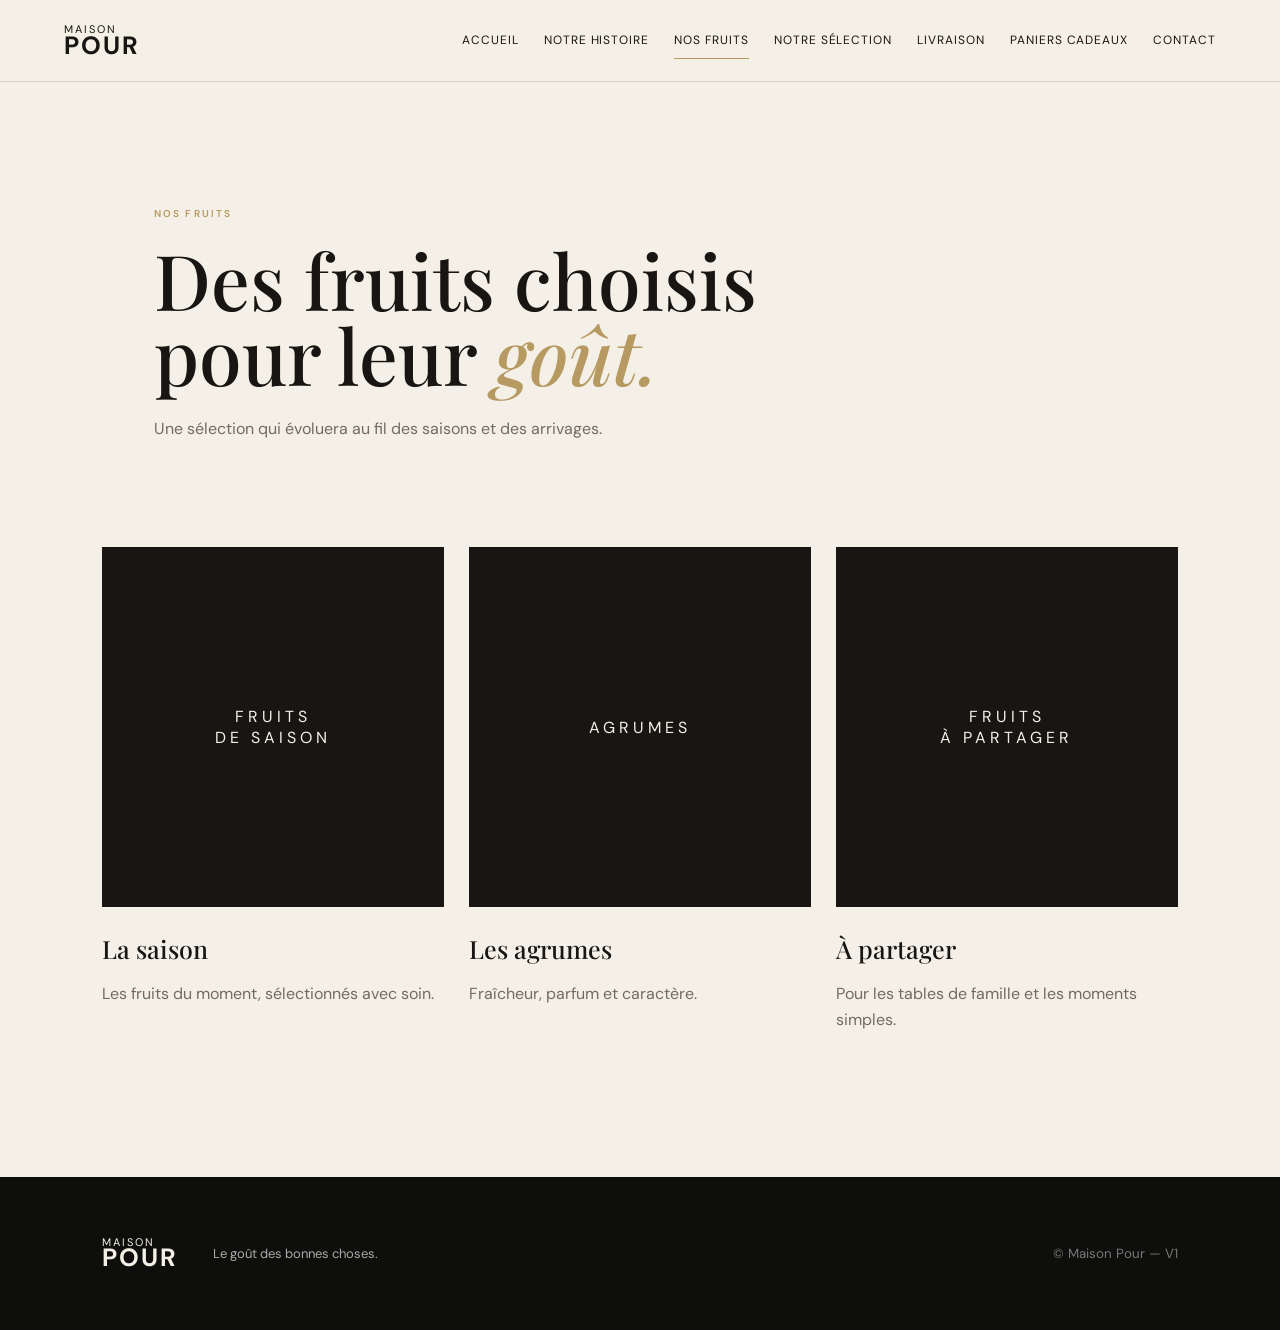
==== fruits.html @ afcbb670 "Add files via upload" ====
<!doctype html>
<html lang="fr"><head><meta charset="utf-8"><meta name="viewport" content="width=device-width,initial-scale=1">
<title>Nos fruits — Maison Pour</title><link rel="stylesheet" href="styles.css"></head>
<body>
<header class="site-header"><a class="brand" href="index.html"><span>MAISON</span><strong>POUR</strong></a><button class="menu-toggle">☰</button><nav>
<a href="index.html">Accueil</a><a href="histoire.html">Notre histoire</a><a href="fruits.html" class="active">Nos fruits</a><a href="selection.html">Notre sélection</a><a href="index.html#livraison">Livraison</a><a href="index.html#cadeaux">Paniers cadeaux</a><a href="#contact">Contact</a></nav></header>
<main><section class="page-head"><p class="eyebrow">NOS FRUITS</p><h1>Des fruits choisis pour leur <em>goût.</em></h1><p>Une sélection qui évoluera au fil des saisons et des arrivages.</p></section>
<section class="cards">
<article><div class="card-photo">FRUITS<br>DE SAISON</div><h3>La saison</h3><p>Les fruits du moment, sélectionnés avec soin.</p></article>
<article><div class="card-photo">AGRUMES</div><h3>Les agrumes</h3><p>Fraîcheur, parfum et caractère.</p></article>
<article><div class="card-photo">FRUITS<br>À PARTAGER</div><h3>À partager</h3><p>Pour les tables de famille et les moments simples.</p></article>
</section></main>
<footer id="contact"><div class="brand footer-brand"><span>MAISON</span><strong>POUR</strong></div><p>Le goût des bonnes choses.</p><small>© Maison Pour — V1</small></footer><script src="script.js"></script></body></html>
---- styles.css ----
@import url('https://fonts.googleapis.com/css2?family=DM+Sans:wght@400;500;600&family=Playfair+Display:ital,wght@0,500;0,600;1,500;1,600&display=swap');
:root{--black:#171612;--cream:#f5f0e7;--gold:#b69a62;--muted:#716b60;--line:#d9d0c0}
*{box-sizing:border-box}html{scroll-behavior:smooth}body{margin:0;background:var(--cream);color:var(--black);font-family:'DM Sans',sans-serif}a{color:inherit;text-decoration:none}.site-header{height:82px;padding:0 5vw;display:flex;align-items:center;justify-content:space-between;border-bottom:1px solid var(--line);background:rgba(245,240,231,.96);position:sticky;top:0;z-index:5}.brand{display:flex;flex-direction:column;line-height:.85;letter-spacing:.18em;font-size:11px}.brand strong{font-size:25px;letter-spacing:.08em}.site-header nav{display:flex;gap:25px;font-size:12px;text-transform:uppercase;letter-spacing:.08em}.site-header nav a{padding:10px 0;border-bottom:1px solid transparent}.site-header nav a:hover,.site-header nav .active{border-color:var(--gold)}.menu-toggle{display:none;background:none;border:0;font-size:22px}.hero{min-height:calc(100vh - 82px);display:grid;grid-template-columns:1fr 1fr;align-items:center;padding:7vw 9vw;gap:8vw}.eyebrow{font-size:10px;letter-spacing:.22em;font-weight:600;color:var(--gold);text-transform:uppercase}.hero h1,.page-head h1{font-family:'Playfair Display',serif;font-weight:500;font-size:clamp(48px,6vw,86px);line-height:.98;margin:22px 0}.hero h1 em,.page-head h1 em,h2 em{color:var(--gold);font-weight:500}.hero-copy>p:not(.eyebrow){max-width:510px;color:var(--muted);line-height:1.8}.actions{display:flex;align-items:center;gap:25px;margin-top:35px}.button{display:inline-block;background:var(--black);color:var(--cream);padding:15px 23px;text-transform:uppercase;letter-spacing:.12em;font-size:10px}.button:hover{background:var(--gold)}.text-link{font-size:11px;text-transform:uppercase;letter-spacing:.1em}.hero-card,.feature-image,.story-image,.card-photo,.selection-visual{background:var(--black);color:var(--cream);display:flex;align-items:center;justify-content:center;text-align:center;letter-spacing:.25em}.hero-card{height:600px}.hero-card .placeholder{font-family:'Playfair Display';font-size:45px;line-height:.9}.intro{padding:10vw 18vw;text-align:center;background:#eae2d4}.intro h2{font-family:'Playfair Display';font-size:clamp(38px,5vw,62px);font-weight:500}.intro>p:last-child{max-width:650px;margin:auto;line-height:1.9;color:var(--muted)}.feature{display:grid;grid-template-columns:1fr 1fr;min-height:620px}.feature-image{background:linear-gradient(135deg,#222018,#111);font-family:'Playfair Display';font-size:38px}.feature-copy{padding:10vw;display:flex;flex-direction:column;justify-content:center}.feature-copy h2,.strip h2,.story h2,.selection h2{font-family:'Playfair Display';font-size:48px;font-weight:500;margin:10px 0 20px}.feature-copy p:not(.eyebrow),.strip p,.story p,.selection p{color:var(--muted);line-height:1.8}.price{font-family:'Playfair Display';font-size:35px;margin:25px 0;color:var(--gold)}.strip{padding:7vw 10vw;display:grid;grid-template-columns:1fr 1fr;gap:8vw;background:#171612;color:var(--cream)}.strip p{color:#cfc7b8}footer{padding:55px 8vw;background:#0e0e0c;color:var(--cream);display:flex;align-items:center;gap:35px;flex-wrap:wrap}footer p{color:#aaa;font-size:13px}footer small{margin-left:auto;color:#777}.page-head{padding:9vw 12vw 7vw;max-width:1000px}.page-head h1{font-size:clamp(48px,6vw,78px)}.page-head>p:last-child{color:var(--muted);line-height:1.7;max-width:650px}.story,.selection{display:grid;grid-template-columns:1fr 1fr;gap:8vw;padding:0 12vw 10vw;align-items:center}.story-image,.selection-visual{height:500px}.story .quote{font-family:'Playfair Display';font-size:25px;color:var(--black);margin-top:35px}.cards{display:grid;grid-template-columns:repeat(3,1fr);gap:25px;padding:0 8vw 10vw}.card-photo{height:360px}.cards h3{font-family:'Playfair Display';font-size:25px;font-weight:500;margin-bottom:5px}.cards p{color:var(--muted);line-height:1.6}.selection-visual{font-family:'Playfair Display';font-size:45px;line-height:1.05}.selection-visual span{display:block;font-size:60px;color:var(--gold);margin-top:20px}.selection ul{padding-left:18px;line-height:2;color:var(--muted)}@media(max-width:800px){.site-header{height:70px}.site-header nav{display:none;position:absolute;top:70px;left:0;right:0;background:var(--cream);padding:20px 7vw;flex-direction:column;border-bottom:1px solid var(--line)}.site-header nav.open{display:flex}.menu-toggle{display:block}.hero,.feature,.story,.selection,.strip{grid-template-columns:1fr}.hero{padding:15vw 7vw}.hero-card{height:420px}.intro{padding:15vw 8vw}.feature-image{min-height:420px}.feature-copy{padding:15vw 8vw}.strip{padding:15vw 8vw}.page-head{padding:15vw 8vw 10vw}.story,.selection{padding:0 8vw 15vw}.story-image,.selection-visual{height:380px}.cards{grid-template-columns:1fr;padding:0 8vw 15vw}.card-photo{height:300px}footer{padding:45px 8vw}footer small{margin-left:0}}
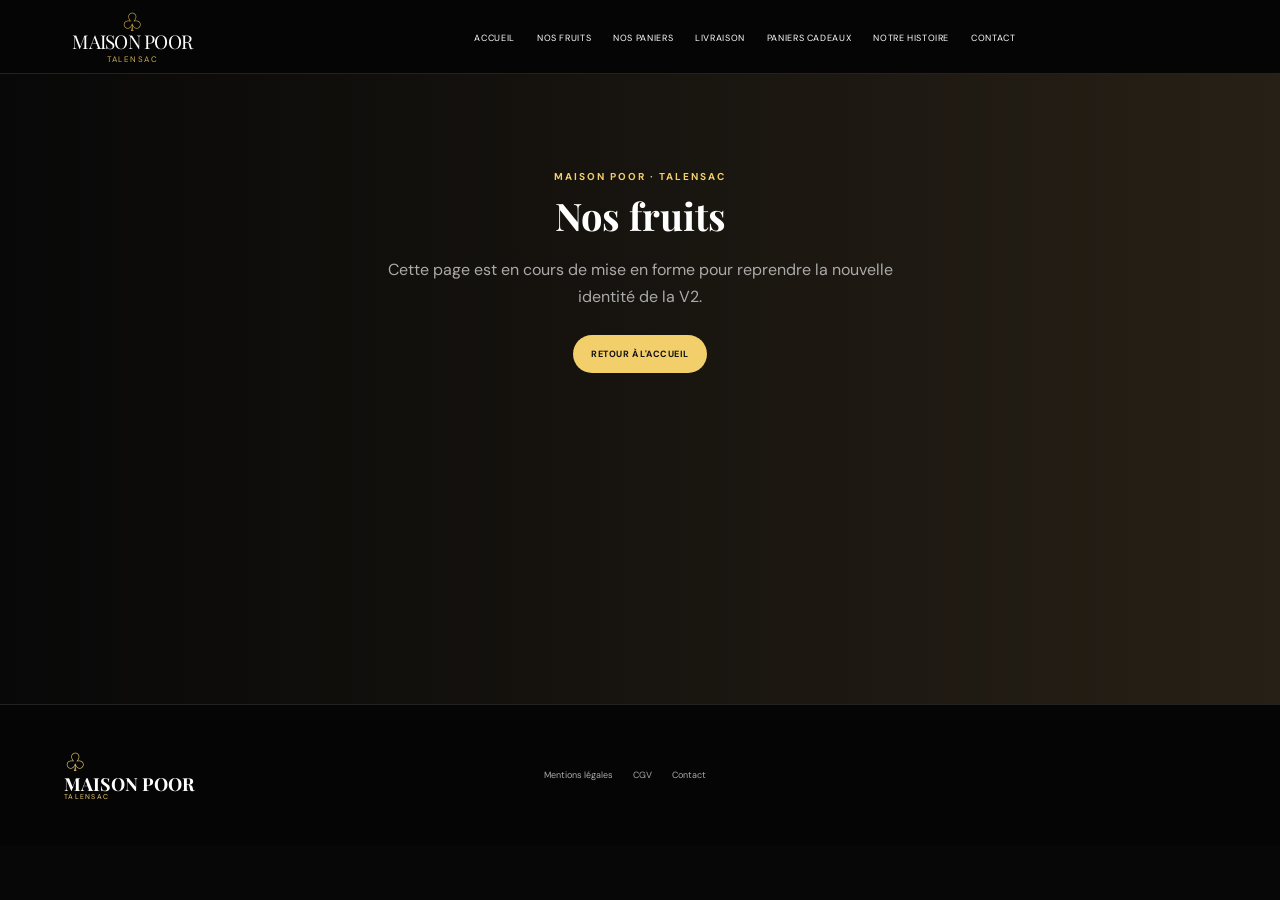
==== commit ca77f90e: "Add files via upload" ====
--- a/fruits.html
+++ b/fruits.html
@@ -1,13 +1 @@
-<!doctype html>
-<html lang="fr"><head><meta charset="utf-8"><meta name="viewport" content="width=device-width,initial-scale=1">
-<title>Nos fruits — Maison Pour</title><link rel="stylesheet" href="styles.css"></head>
-<body>
-<header class="site-header"><a class="brand" href="index.html"><span>MAISON</span><strong>POUR</strong></a><button class="menu-toggle">☰</button><nav>
-<a href="index.html">Accueil</a><a href="histoire.html">Notre histoire</a><a href="fruits.html" class="active">Nos fruits</a><a href="selection.html">Notre sélection</a><a href="index.html#livraison">Livraison</a><a href="index.html#cadeaux">Paniers cadeaux</a><a href="#contact">Contact</a></nav></header>
-<main><section class="page-head"><p class="eyebrow">NOS FRUITS</p><h1>Des fruits choisis pour leur <em>goût.</em></h1><p>Une sélection qui évoluera au fil des saisons et des arrivages.</p></section>
-<section class="cards">
-<article><div class="card-photo">FRUITS<br>DE SAISON</div><h3>La saison</h3><p>Les fruits du moment, sélectionnés avec soin.</p></article>
-<article><div class="card-photo">AGRUMES</div><h3>Les agrumes</h3><p>Fraîcheur, parfum et caractère.</p></article>
-<article><div class="card-photo">FRUITS<br>À PARTAGER</div><h3>À partager</h3><p>Pour les tables de famille et les moments simples.</p></article>
-</section></main>
-<footer id="contact"><div class="brand footer-brand"><span>MAISON</span><strong>POUR</strong></div><p>Le goût des bonnes choses.</p><small>© Maison Pour — V1</small></footer><script src="script.js"></script></body></html>
+<!doctype html><html lang="fr"><head><meta charset="utf-8"><meta name="viewport" content="width=device-width,initial-scale=1"><title>Nos fruits — Maison Poor</title><link rel="stylesheet" href="styles.css"></head><body><header class="header"><a class="logo" href="index.html"><span class="logo-mark">♧</span><span class="logo-main">MAISON POOR</span><span class="logo-sub">TALENSAC</span></a><nav><a href="index.html">Accueil</a><a href="fruits.html">Nos fruits</a><a href="selection.html">Nos paniers</a><a href="index.html#livraison">Livraison</a><a href="index.html#cadeaux">Paniers cadeaux</a><a href="histoire.html">Notre histoire</a><a href="index.html#contact">Contact</a></nav></header><main><section class="gift" style="min-height:70vh"><span class="eyebrow">MAISON POOR · TALENSAC</span><h2>Nos fruits</h2><p>Cette page est en cours de mise en forme pour reprendre la nouvelle identité de la V2.</p><a class="btn gold" href="index.html">RETOUR À L'ACCUEIL</a></section></main><footer id="contact"><div class="footer-logo"><span>♧</span><strong>MAISON POOR</strong><small>TALENSAC</small></div><div class="links"><a href="#">Mentions légales</a><a href="#">CGV</a><a href="#">Contact</a></div></footer></body></html>
--- a/styles.css
+++ b/styles.css
@@ -1,3 +1,5 @@
-@import url('https://fonts.googleapis.com/css2?family=DM+Sans:wght@400;500;600&family=Playfair+Display:ital,wght@0,500;0,600;1,500;1,600&display=swap');
-:root{--black:#171612;--cream:#f5f0e7;--gold:#b69a62;--muted:#716b60;--line:#d9d0c0}
-*{box-sizing:border-box}html{scroll-behavior:smooth}body{margin:0;background:var(--cream);color:var(--black);font-family:'DM Sans',sans-serif}a{color:inherit;text-decoration:none}.site-header{height:82px;padding:0 5vw;display:flex;align-items:center;justify-content:space-between;border-bottom:1px solid var(--line);background:rgba(245,240,231,.96);position:sticky;top:0;z-index:5}.brand{display:flex;flex-direction:column;line-height:.85;letter-spacing:.18em;font-size:11px}.brand strong{font-size:25px;letter-spacing:.08em}.site-header nav{display:flex;gap:25px;font-size:12px;text-transform:uppercase;letter-spacing:.08em}.site-header nav a{padding:10px 0;border-bottom:1px solid transparent}.site-header nav a:hover,.site-header nav .active{border-color:var(--gold)}.menu-toggle{display:none;background:none;border:0;font-size:22px}.hero{min-height:calc(100vh - 82px);display:grid;grid-template-columns:1fr 1fr;align-items:center;padding:7vw 9vw;gap:8vw}.eyebrow{font-size:10px;letter-spacing:.22em;font-weight:600;color:var(--gold);text-transform:uppercase}.hero h1,.page-head h1{font-family:'Playfair Display',serif;font-weight:500;font-size:clamp(48px,6vw,86px);line-height:.98;margin:22px 0}.hero h1 em,.page-head h1 em,h2 em{color:var(--gold);font-weight:500}.hero-copy>p:not(.eyebrow){max-width:510px;color:var(--muted);line-height:1.8}.actions{display:flex;align-items:center;gap:25px;margin-top:35px}.button{display:inline-block;background:var(--black);color:var(--cream);padding:15px 23px;text-transform:uppercase;letter-spacing:.12em;font-size:10px}.button:hover{background:var(--gold)}.text-link{font-size:11px;text-transform:uppercase;letter-spacing:.1em}.hero-card,.feature-image,.story-image,.card-photo,.selection-visual{background:var(--black);color:var(--cream);display:flex;align-items:center;justify-content:center;text-align:center;letter-spacing:.25em}.hero-card{height:600px}.hero-card .placeholder{font-family:'Playfair Display';font-size:45px;line-height:.9}.intro{padding:10vw 18vw;text-align:center;background:#eae2d4}.intro h2{font-family:'Playfair Display';font-size:clamp(38px,5vw,62px);font-weight:500}.intro>p:last-child{max-width:650px;margin:auto;line-height:1.9;color:var(--muted)}.feature{display:grid;grid-template-columns:1fr 1fr;min-height:620px}.feature-image{background:linear-gradient(135deg,#222018,#111);font-family:'Playfair Display';font-size:38px}.feature-copy{padding:10vw;display:flex;flex-direction:column;justify-content:center}.feature-copy h2,.strip h2,.story h2,.selection h2{font-family:'Playfair Display';font-size:48px;font-weight:500;margin:10px 0 20px}.feature-copy p:not(.eyebrow),.strip p,.story p,.selection p{color:var(--muted);line-height:1.8}.price{font-family:'Playfair Display';font-size:35px;margin:25px 0;color:var(--gold)}.strip{padding:7vw 10vw;display:grid;grid-template-columns:1fr 1fr;gap:8vw;background:#171612;color:var(--cream)}.strip p{color:#cfc7b8}footer{padding:55px 8vw;background:#0e0e0c;color:var(--cream);display:flex;align-items:center;gap:35px;flex-wrap:wrap}footer p{color:#aaa;font-size:13px}footer small{margin-left:auto;color:#777}.page-head{padding:9vw 12vw 7vw;max-width:1000px}.page-head h1{font-size:clamp(48px,6vw,78px)}.page-head>p:last-child{color:var(--muted);line-height:1.7;max-width:650px}.story,.selection{display:grid;grid-template-columns:1fr 1fr;gap:8vw;padding:0 12vw 10vw;align-items:center}.story-image,.selection-visual{height:500px}.story .quote{font-family:'Playfair Display';font-size:25px;color:var(--black);margin-top:35px}.cards{display:grid;grid-template-columns:repeat(3,1fr);gap:25px;padding:0 8vw 10vw}.card-photo{height:360px}.cards h3{font-family:'Playfair Display';font-size:25px;font-weight:500;margin-bottom:5px}.cards p{color:var(--muted);line-height:1.6}.selection-visual{font-family:'Playfair Display';font-size:45px;line-height:1.05}.selection-visual span{display:block;font-size:60px;color:var(--gold);margin-top:20px}.selection ul{padding-left:18px;line-height:2;color:var(--muted)}@media(max-width:800px){.site-header{height:70px}.site-header nav{display:none;position:absolute;top:70px;left:0;right:0;background:var(--cream);padding:20px 7vw;flex-direction:column;border-bottom:1px solid var(--line)}.site-header nav.open{display:flex}.menu-toggle{display:block}.hero,.feature,.story,.selection,.strip{grid-template-columns:1fr}.hero{padding:15vw 7vw}.hero-card{height:420px}.intro{padding:15vw 8vw}.feature-image{min-height:420px}.feature-copy{padding:15vw 8vw}.strip{padding:15vw 8vw}.page-head{padding:15vw 8vw 10vw}.story,.selection{padding:0 8vw 15vw}.story-image,.selection-visual{height:380px}.cards{grid-template-columns:1fr;padding:0 8vw 15vw}.card-photo{height:300px}footer{padding:45px 8vw}footer small{margin-left:0}}
+@import url('https://fonts.googleapis.com/css2?family=DM+Sans:wght@400;500;600;700&family=Playfair+Display:wght@500;600&family=Caveat:wght@500;600&display=swap');
+:root{--black:#070707;--black2:#111;--cream:#f5f0e7;--gold:#d2ad4b;--gold2:#f2cf6b;--line:#2d2d2d;--muted:#bdb7ab}
+*{box-sizing:border-box}html{scroll-behavior:smooth}body{margin:0;background:var(--black);color:#fff;font-family:'DM Sans',sans-serif}a{color:inherit;text-decoration:none}.header{height:74px;background:#050505;display:flex;align-items:center;padding:0 3.5%;gap:35px;position:sticky;top:0;z-index:10;border-bottom:1px solid #222}.logo{width:175px;display:flex;flex-direction:column;align-items:center;line-height:1}.logo-mark{color:var(--gold);font-size:25px;height:22px}.logo-main{font-family:'Playfair Display';font-size:19px;letter-spacing:-.04em}.logo-sub{font-size:8px;color:var(--gold);letter-spacing:.18em;margin-top:4px}.header nav{display:flex;align-items:center;justify-content:center;gap:22px;flex:1;text-transform:uppercase;font-size:9px;letter-spacing:.07em}.header nav a{padding:28px 0 23px;border-bottom:2px solid transparent;white-space:nowrap}.header nav a:hover,.header nav .active{color:var(--gold2);border-color:var(--gold)}.header-icons{display:flex;gap:15px;font-size:18px;color:#ddd}.hero{height:650px}.hero-photo{height:100%;position:relative;overflow:hidden;background:radial-gradient(circle at 70% 45%,#d79c36 0,#713d17 18%,#252016 43%,#090909 72%)}.hero-photo:before{content:"";position:absolute;inset:0;background:linear-gradient(90deg,rgba(0,0,0,.92) 0%,rgba(0,0,0,.72) 30%,rgba(0,0,0,.05) 68%,rgba(0,0,0,.65) 100%),linear-gradient(0deg,rgba(0,0,0,.75),transparent 55%)}.hero-photo:after{content:"MARCHÉ DE TALENSAC";position:absolute;right:7%;top:30%;font-size:18px;letter-spacing:.18em;color:rgba(255,255,255,.18);transform:rotate(-3deg)}.hero-content{position:absolute;left:7%;top:50%;transform:translateY(-50%);max-width:520px;z-index:2}.fruit-mark{color:var(--gold2);font-size:50px}.hero h1{font-family:'Playfair Display';font-size:58px;margin:5px 0 0;letter-spacing:-.03em}.talensac{font-size:13px;letter-spacing:.28em;color:var(--gold2);margin:6px 0 18px}.script{font-family:'Caveat';font-size:34px;color:#fff;margin:5px 0 20px}.script span{color:var(--gold2)}.hero-content p{font-size:13px;line-height:1.65;color:#eee;max-width:490px}.buttons{display:flex;gap:12px;margin-top:24px}.btn{display:inline-block;padding:13px 18px;border-radius:25px;font-size:9px;font-weight:700;letter-spacing:.05em}.btn.gold{background:var(--gold2);color:#111}.btn.dark{border:1px solid #777;background:rgba(0,0,0,.4)}.hero-note{position:absolute;z-index:2;font-family:'Caveat';font-size:24px;text-align:center;color:#fff}.note-one{right:5%;top:22%}.note-two{right:8%;bottom:18%}.section{padding:55px 4%;background:#090909}.section-head{display:flex;align-items:end;justify-content:space-between;margin-bottom:20px}.eyebrow{font-size:10px;color:var(--gold2);letter-spacing:.2em;font-weight:700}.section h2,.story h2,.delivery h2,.gift h2{font-family:'Playfair Display';font-size:38px;margin:5px 0}.outline-btn{border:1px solid var(--gold);border-radius:20px;padding:10px 17px;font-size:9px;color:var(--gold2)}.product-grid{display:grid;grid-template-columns:repeat(4,1fr);gap:4px}.product{height:310px;position:relative;display:flex;align-items:end;overflow:hidden;background:#2a2119}.product:before{content:"";position:absolute;inset:0;opacity:.9}.mango:before{background:radial-gradient(circle at 50% 45%,#ffb52c 0 16%,#d86e17 17% 30%,#6d3418 31% 60%,#22170e 61%)}.passion:before{background:radial-gradient(circle at 48% 43%,#ffbd3d 0 13%,#8c361d 14% 25%,#2d1514 26% 58%,#111 59%)}.avocado:before{background:radial-gradient(circle at 55% 50%,#5e6f28 0 15%,#314b20 16% 29%,#6b4b29 30% 43%,#172019 44% 70%)}.dates:before{background:radial-gradient(circle at 48% 47%,#7c341d 0 17%,#43180f 18% 35%,#21120e 36% 67%,#0e0e0e 68%)}.product>div{position:relative;z-index:1;width:100%;padding:24px 18px;background:linear-gradient(transparent,rgba(0,0,0,.9));text-align:center}.product h3{font-family:'Playfair Display';font-size:21px;margin:0}.product p{font-size:8px;letter-spacing:.1em;margin:7px 0 0}.story{background:var(--cream);color:#111;display:grid;grid-template-columns:1.2fr 1.7fr .8fr;min-height:430px}.story-photo{background:linear-gradient(135deg,#17200f,#6c4b25 48%,#202019);display:flex;align-items:center;justify-content:center;font-family:'Playfair Display';font-size:32px;text-align:center;color:rgba(255,255,255,.8);letter-spacing:.08em}.story-copy{padding:65px 55px}.story-copy h2{font-size:30px}.story-copy p{line-height:1.7;color:#555;font-size:13px}.dark-script{color:#111}.story-quote{background:#f0eadf;display:flex;flex-direction:column;align-items:center;justify-content:center;text-align:center;padding:30px}.story-quote .fruit-mark{font-size:45px}.story-quote p{font-family:'Playfair Display';line-height:1.7}.four-cols{display:grid;grid-template-columns:repeat(4,1fr);background:#090909;border-top:1px solid #252525}.four-cols>div{padding:38px 25px;text-align:center;border-right:1px solid #252525}.four-cols>div:last-child{border:0}.icon{font-size:30px;color:var(--gold2);margin-bottom:12px}.four-cols h3{font-size:11px;letter-spacing:.08em}.four-cols p{font-size:10px;color:#aaa;line-height:1.7;min-height:78px}.four-cols a{display:inline-block;border:1px solid #8e702e;color:var(--gold2);border-radius:20px;padding:9px 14px;font-size:8px}.delivery{padding:80px 9%;background:#111;display:flex;justify-content:space-between;align-items:center;gap:50px}.delivery p{max-width:580px;color:#aaa;line-height:1.7}.delivery-card{min-width:300px;border:1px solid #5d4a20;padding:35px;text-align:center;display:flex;flex-direction:column;gap:10px}.delivery-card strong{color:var(--gold2);font-size:24px}.delivery-card span{color:#aaa;font-size:12px}.gift{padding:90px 10%;background:linear-gradient(90deg,#080808,#272016);text-align:center}.gift p{max-width:550px;margin:15px auto 25px;color:#aaa;line-height:1.7}.gift .btn{display:inline-block}footer{padding:45px 5%;display:grid;grid-template-columns:1fr auto 1fr auto;align-items:center;gap:30px;background:#050505;border-top:1px solid #222}.footer-logo{display:flex;flex-direction:column;line-height:1}.footer-logo span{color:var(--gold2);font-size:25px}.footer-logo strong{font-family:'Playfair Display';font-size:18px}.footer-logo small{color:var(--gold2);letter-spacing:.18em;font-size:7px}.social{color:#ddd}.links{display:flex;gap:20px;font-size:9px;color:#aaa}.footer-script{font-family:'Caveat';font-size:26px;color:#fff;text-align:right}
+@media(max-width:900px){.header{height:64px;padding:0 15px}.header nav{display:none}.header-icons{margin-left:auto}.hero{height:620px}.hero-content{left:6%;right:6%}.hero h1{font-size:47px}.hero-note{font-size:19px}.product-grid{grid-template-columns:repeat(2,1fr)}.story{grid-template-columns:1fr}.story-photo{height:320px}.story-copy{padding:50px 8%}.story-quote{padding:40px}.four-cols{grid-template-columns:repeat(2,1fr)}.delivery{flex-direction:column;align-items:stretch}.delivery-card{min-width:0}footer{grid-template-columns:1fr 1fr}.footer-script{display:none}}
+@media(max-width:560px){.hero{height:650px}.hero h1{font-size:42px}.hero-content p{font-size:12px}.buttons{flex-direction:column;align-items:flex-start}.hero-note{display:none}.section{padding:45px 12px}.section-head{align-items:start;gap:15px;flex-direction:column}.section h2{font-size:31px}.product{height:250px}.product-grid{gap:3px}.product h3{font-size:17px}.four-cols{grid-template-columns:1fr}.four-cols>div{border-right:0;border-bottom:1px solid #252525}.delivery{padding:60px 8%}.gift{padding:65px 8%}}
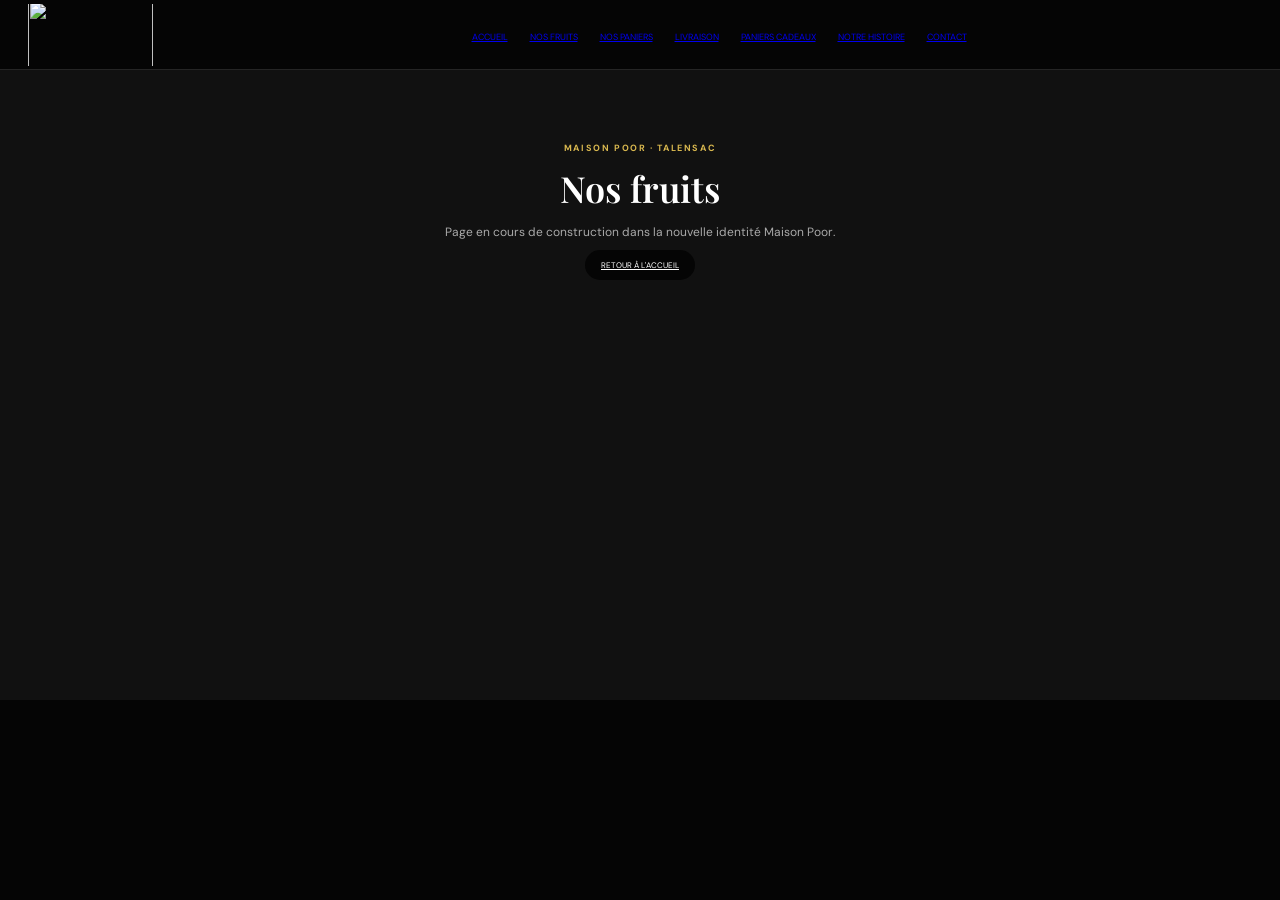
==== commit 87d60115: "Add files via upload" ====
--- a/fruits.html
+++ b/fruits.html
@@ -1 +1 @@
-<!doctype html><html lang="fr"><head><meta charset="utf-8"><meta name="viewport" content="width=device-width,initial-scale=1"><title>Nos fruits — Maison Poor</title><link rel="stylesheet" href="styles.css"></head><body><header class="header"><a class="logo" href="index.html"><span class="logo-mark">♧</span><span class="logo-main">MAISON POOR</span><span class="logo-sub">TALENSAC</span></a><nav><a href="index.html">Accueil</a><a href="fruits.html">Nos fruits</a><a href="selection.html">Nos paniers</a><a href="index.html#livraison">Livraison</a><a href="index.html#cadeaux">Paniers cadeaux</a><a href="histoire.html">Notre histoire</a><a href="index.html#contact">Contact</a></nav></header><main><section class="gift" style="min-height:70vh"><span class="eyebrow">MAISON POOR · TALENSAC</span><h2>Nos fruits</h2><p>Cette page est en cours de mise en forme pour reprendre la nouvelle identité de la V2.</p><a class="btn gold" href="index.html">RETOUR À L'ACCUEIL</a></section></main><footer id="contact"><div class="footer-logo"><span>♧</span><strong>MAISON POOR</strong><small>TALENSAC</small></div><div class="links"><a href="#">Mentions légales</a><a href="#">CGV</a><a href="#">Contact</a></div></footer></body></html>+<!doctype html><html lang="fr"><head><meta charset="utf-8"><meta name="viewport" content="width=device-width,initial-scale=1"><title>Nos fruits — Maison Poor</title><link rel="stylesheet" href="styles.css"></head><body><header class="header"><a href="index.html" class="brand"><img src="assets/logo.jpg"></a><nav><a href="index.html">ACCUEIL</a><a href="fruits.html">NOS FRUITS</a><a href="selection.html">NOS PANIERS</a><a href="index.html#livraison">LIVRAISON</a><a href="index.html#cadeaux">PANIERS CADEAUX</a><a href="histoire.html">NOTRE HISTOIRE</a><a href="index.html#contact">CONTACT</a></nav></header><section class="simple" style="min-height:70vh"><span>MAISON POOR · TALENSAC</span><h2>Nos fruits</h2><p>Page en cours de construction dans la nouvelle identité Maison Poor.</p><a class="black" href="index.html">RETOUR À L'ACCUEIL</a></section></body></html>
--- a/styles.css
+++ b/styles.css
@@ -1,5 +1,4 @@
-@import url('https://fonts.googleapis.com/css2?family=DM+Sans:wght@400;500;600;700&family=Playfair+Display:wght@500;600&family=Caveat:wght@500;600&display=swap');
-:root{--black:#070707;--black2:#111;--cream:#f5f0e7;--gold:#d2ad4b;--gold2:#f2cf6b;--line:#2d2d2d;--muted:#bdb7ab}
-*{box-sizing:border-box}html{scroll-behavior:smooth}body{margin:0;background:var(--black);color:#fff;font-family:'DM Sans',sans-serif}a{color:inherit;text-decoration:none}.header{height:74px;background:#050505;display:flex;align-items:center;padding:0 3.5%;gap:35px;position:sticky;top:0;z-index:10;border-bottom:1px solid #222}.logo{width:175px;display:flex;flex-direction:column;align-items:center;line-height:1}.logo-mark{color:var(--gold);font-size:25px;height:22px}.logo-main{font-family:'Playfair Display';font-size:19px;letter-spacing:-.04em}.logo-sub{font-size:8px;color:var(--gold);letter-spacing:.18em;margin-top:4px}.header nav{display:flex;align-items:center;justify-content:center;gap:22px;flex:1;text-transform:uppercase;font-size:9px;letter-spacing:.07em}.header nav a{padding:28px 0 23px;border-bottom:2px solid transparent;white-space:nowrap}.header nav a:hover,.header nav .active{color:var(--gold2);border-color:var(--gold)}.header-icons{display:flex;gap:15px;font-size:18px;color:#ddd}.hero{height:650px}.hero-photo{height:100%;position:relative;overflow:hidden;background:radial-gradient(circle at 70% 45%,#d79c36 0,#713d17 18%,#252016 43%,#090909 72%)}.hero-photo:before{content:"";position:absolute;inset:0;background:linear-gradient(90deg,rgba(0,0,0,.92) 0%,rgba(0,0,0,.72) 30%,rgba(0,0,0,.05) 68%,rgba(0,0,0,.65) 100%),linear-gradient(0deg,rgba(0,0,0,.75),transparent 55%)}.hero-photo:after{content:"MARCHÉ DE TALENSAC";position:absolute;right:7%;top:30%;font-size:18px;letter-spacing:.18em;color:rgba(255,255,255,.18);transform:rotate(-3deg)}.hero-content{position:absolute;left:7%;top:50%;transform:translateY(-50%);max-width:520px;z-index:2}.fruit-mark{color:var(--gold2);font-size:50px}.hero h1{font-family:'Playfair Display';font-size:58px;margin:5px 0 0;letter-spacing:-.03em}.talensac{font-size:13px;letter-spacing:.28em;color:var(--gold2);margin:6px 0 18px}.script{font-family:'Caveat';font-size:34px;color:#fff;margin:5px 0 20px}.script span{color:var(--gold2)}.hero-content p{font-size:13px;line-height:1.65;color:#eee;max-width:490px}.buttons{display:flex;gap:12px;margin-top:24px}.btn{display:inline-block;padding:13px 18px;border-radius:25px;font-size:9px;font-weight:700;letter-spacing:.05em}.btn.gold{background:var(--gold2);color:#111}.btn.dark{border:1px solid #777;background:rgba(0,0,0,.4)}.hero-note{position:absolute;z-index:2;font-family:'Caveat';font-size:24px;text-align:center;color:#fff}.note-one{right:5%;top:22%}.note-two{right:8%;bottom:18%}.section{padding:55px 4%;background:#090909}.section-head{display:flex;align-items:end;justify-content:space-between;margin-bottom:20px}.eyebrow{font-size:10px;color:var(--gold2);letter-spacing:.2em;font-weight:700}.section h2,.story h2,.delivery h2,.gift h2{font-family:'Playfair Display';font-size:38px;margin:5px 0}.outline-btn{border:1px solid var(--gold);border-radius:20px;padding:10px 17px;font-size:9px;color:var(--gold2)}.product-grid{display:grid;grid-template-columns:repeat(4,1fr);gap:4px}.product{height:310px;position:relative;display:flex;align-items:end;overflow:hidden;background:#2a2119}.product:before{content:"";position:absolute;inset:0;opacity:.9}.mango:before{background:radial-gradient(circle at 50% 45%,#ffb52c 0 16%,#d86e17 17% 30%,#6d3418 31% 60%,#22170e 61%)}.passion:before{background:radial-gradient(circle at 48% 43%,#ffbd3d 0 13%,#8c361d 14% 25%,#2d1514 26% 58%,#111 59%)}.avocado:before{background:radial-gradient(circle at 55% 50%,#5e6f28 0 15%,#314b20 16% 29%,#6b4b29 30% 43%,#172019 44% 70%)}.dates:before{background:radial-gradient(circle at 48% 47%,#7c341d 0 17%,#43180f 18% 35%,#21120e 36% 67%,#0e0e0e 68%)}.product>div{position:relative;z-index:1;width:100%;padding:24px 18px;background:linear-gradient(transparent,rgba(0,0,0,.9));text-align:center}.product h3{font-family:'Playfair Display';font-size:21px;margin:0}.product p{font-size:8px;letter-spacing:.1em;margin:7px 0 0}.story{background:var(--cream);color:#111;display:grid;grid-template-columns:1.2fr 1.7fr .8fr;min-height:430px}.story-photo{background:linear-gradient(135deg,#17200f,#6c4b25 48%,#202019);display:flex;align-items:center;justify-content:center;font-family:'Playfair Display';font-size:32px;text-align:center;color:rgba(255,255,255,.8);letter-spacing:.08em}.story-copy{padding:65px 55px}.story-copy h2{font-size:30px}.story-copy p{line-height:1.7;color:#555;font-size:13px}.dark-script{color:#111}.story-quote{background:#f0eadf;display:flex;flex-direction:column;align-items:center;justify-content:center;text-align:center;padding:30px}.story-quote .fruit-mark{font-size:45px}.story-quote p{font-family:'Playfair Display';line-height:1.7}.four-cols{display:grid;grid-template-columns:repeat(4,1fr);background:#090909;border-top:1px solid #252525}.four-cols>div{padding:38px 25px;text-align:center;border-right:1px solid #252525}.four-cols>div:last-child{border:0}.icon{font-size:30px;color:var(--gold2);margin-bottom:12px}.four-cols h3{font-size:11px;letter-spacing:.08em}.four-cols p{font-size:10px;color:#aaa;line-height:1.7;min-height:78px}.four-cols a{display:inline-block;border:1px solid #8e702e;color:var(--gold2);border-radius:20px;padding:9px 14px;font-size:8px}.delivery{padding:80px 9%;background:#111;display:flex;justify-content:space-between;align-items:center;gap:50px}.delivery p{max-width:580px;color:#aaa;line-height:1.7}.delivery-card{min-width:300px;border:1px solid #5d4a20;padding:35px;text-align:center;display:flex;flex-direction:column;gap:10px}.delivery-card strong{color:var(--gold2);font-size:24px}.delivery-card span{color:#aaa;font-size:12px}.gift{padding:90px 10%;background:linear-gradient(90deg,#080808,#272016);text-align:center}.gift p{max-width:550px;margin:15px auto 25px;color:#aaa;line-height:1.7}.gift .btn{display:inline-block}footer{padding:45px 5%;display:grid;grid-template-columns:1fr auto 1fr auto;align-items:center;gap:30px;background:#050505;border-top:1px solid #222}.footer-logo{display:flex;flex-direction:column;line-height:1}.footer-logo span{color:var(--gold2);font-size:25px}.footer-logo strong{font-family:'Playfair Display';font-size:18px}.footer-logo small{color:var(--gold2);letter-spacing:.18em;font-size:7px}.social{color:#ddd}.links{display:flex;gap:20px;font-size:9px;color:#aaa}.footer-script{font-family:'Caveat';font-size:26px;color:#fff;text-align:right}
-@media(max-width:900px){.header{height:64px;padding:0 15px}.header nav{display:none}.header-icons{margin-left:auto}.hero{height:620px}.hero-content{left:6%;right:6%}.hero h1{font-size:47px}.hero-note{font-size:19px}.product-grid{grid-template-columns:repeat(2,1fr)}.story{grid-template-columns:1fr}.story-photo{height:320px}.story-copy{padding:50px 8%}.story-quote{padding:40px}.four-cols{grid-template-columns:repeat(2,1fr)}.delivery{flex-direction:column;align-items:stretch}.delivery-card{min-width:0}footer{grid-template-columns:1fr 1fr}.footer-script{display:none}}
-@media(max-width:560px){.hero{height:650px}.hero h1{font-size:42px}.hero-content p{font-size:12px}.buttons{flex-direction:column;align-items:flex-start}.hero-note{display:none}.section{padding:45px 12px}.section-head{align-items:start;gap:15px;flex-direction:column}.section h2{font-size:31px}.product{height:250px}.product-grid{gap:3px}.product h3{font-size:17px}.four-cols{grid-template-columns:1fr}.four-cols>div{border-right:0;border-bottom:1px solid #252525}.delivery{padding:60px 8%}.gift{padding:65px 8%}}
+@import url('https://fonts.googleapis.com/css2?family=Playfair+Display:wght@500;600;700&family=Caveat:wght@500;600&family=DM+Sans:wght@400;500;600;700&display=swap');
+:root{--black:#050505;--gold:#d9b84f;--cream:#f3eee4}*{box-sizing:border-box}html{scroll-behavior:smooth}body{margin:0;background:#050505;color:#fff;font-family:'DM Sans',sans-serif}.header{height:70px;background:#050505;border-bottom:1px solid #252525;display:flex;align-items:center;padding:0 28px;gap:28px;position:sticky;top:0;z-index:20}.brand{width:130px;height:62px;overflow:hidden;display:flex;align-items:center}.brand img{width:125px;height:67px;object-fit:cover;object-position:50% 50%;mix-blend-mode:screen}.header nav{display:flex;justify-content:center;gap:22px;flex:1}.header nav a{font-size:9px;white-space:nowrap;padding:27px 0 21px;border-bottom:2px solid transparent}.header nav a.active,.header nav a:hover{color:var(--gold);border-color:var(--gold)}.icons{font-size:17px;white-space:nowrap}.hero{display:grid;grid-template-columns:39% 61%;height:520px;background:#070707}.hero-left{padding:55px 30px 35px 7%;display:flex;flex-direction:column;justify-content:center}.hero-logo{width:280px;height:135px;object-fit:cover;object-position:center;mix-blend-mode:screen;margin-bottom:5px}.tagline{font-family:'Caveat';font-size:30px;margin:0 0 16px}.tagline span{color:var(--gold)}.hero-left p{font-size:12px;line-height:1.55;max-width:420px;color:#eee}.cta{display:flex;gap:9px;margin-top:17px}.cta a{border:1px solid #777;border-radius:22px;padding:11px 15px;font-size:8px;font-weight:700}.cta .gold{background:var(--gold);border-color:var(--gold);color:#111}.hero-image{position:relative;overflow:hidden}.hero-image img{width:100%;height:100%;object-fit:cover;filter:saturate(1.05)}.hero-image:after{content:"";position:absolute;inset:0;background:linear-gradient(90deg,rgba(0,0,0,.35),transparent 35%,rgba(0,0,0,.15))}.scribble{position:absolute;z-index:2;font-family:'Caveat';font-size:21px;line-height:1.05;text-align:center}.scribble.top{right:3%;top:16%}.scribble.bottom{right:4%;bottom:13%}.season{padding:22px 16px 12px;background:#070707}.heading{display:flex;align-items:end;justify-content:space-between;padding:0 1.5% 14px}.heading span,.simple>span,.story-text>span{font-size:9px;color:var(--gold);letter-spacing:.18em;font-weight:700}.heading h2{font:600 34px 'Playfair Display';margin:2px 0}.heading a{font-size:8px;color:var(--gold);border:1px solid #7d652b;border-radius:18px;padding:10px 15px}.products{display:grid;grid-template-columns:repeat(4,1fr);gap:3px}.products article{height:250px;position:relative;overflow:hidden}.products img{width:100%;height:100%;object-fit:cover;filter:brightness(.83)}.products article:after{content:"";position:absolute;inset:40% 0 0;background:linear-gradient(transparent,rgba(0,0,0,.9))}.products article>div{position:absolute;z-index:2;bottom:13px;text-align:center;width:100%;font-family:'Playfair Display'}.products b{display:block;font-size:18px}.products small{font:8px 'DM Sans';letter-spacing:.08em}.story{display:grid;grid-template-columns:40% 42% 18%;background:var(--cream);color:#111;min-height:280px}.story>img{width:100%;height:100%;object-fit:cover}.story-text{padding:32px 30px}.story-text h2{font:600 23px 'Playfair Display';margin:7px 0}.story-text p{font-size:11px;line-height:1.55;color:#555}.story-text em{font:22px 'Caveat';display:inline-block;margin:5px 0 15px}.black{background:#050505;color:#fff;border-radius:20px;padding:10px 16px;font-size:8px}.quote{display:flex;flex-direction:column;justify-content:center;align-items:center;text-align:center}.quote strong{font-size:35px;color:var(--gold)}.quote p{font:13px 'Playfair Display';line-height:1.6}.four{display:grid;grid-template-columns:repeat(4,1fr);background:#070707}.four>div{text-align:center;padding:28px 18px;border-right:1px solid #292929}.four>div:last-child{border:0}.four i{font-style:normal;font-size:25px;color:var(--gold)}.four h3{font-size:9px;letter-spacing:.07em}.four p{font-size:9px;line-height:1.55;color:#aaa;min-height:62px}.four a{font-size:8px;color:var(--gold);border:1px solid #69552b;border-radius:18px;padding:8px 12px}.simple{padding:65px 8%;background:#111;text-align:center}.simple h2{font:600 36px 'Playfair Display';margin:8px}.simple p{color:#aaa;font-size:12px}footer{display:grid;grid-template-columns:1fr 1fr 1fr;align-items:center;padding:30px 5%;background:#050505;border-top:1px solid #252525;font-size:9px;color:#aaa}footer img{width:130px;height:65px;object-fit:cover;mix-blend-mode:screen}footer em{font:24px 'Caveat';color:#fff;text-align:right}
+@media(max-width:900px){.header{padding:0 10px}.header nav{display:none}.icons{margin-left:auto}.hero{grid-template-columns:1fr;height:auto}.hero-left{padding:35px 22px}.hero-image{height:330px}.hero-logo{width:250px}.products{grid-template-columns:repeat(2,1fr)}.story{grid-template-columns:1fr}.story>img{height:280px}.quote{padding:25px}.four{grid-template-columns:repeat(2,1fr)}footer{grid-template-columns:1fr 1fr;gap:15px}}
+@media(max-width:520px){.hero-image{height:260px}.heading{flex-direction:column;align-items:flex-start;gap:10px}.heading h2{font-size:29px}.products article{height:200px}.products b{font-size:15px}.four{grid-template-columns:1fr}.four>div{border-right:0;border-bottom:1px solid #292929}.cta{flex-direction:column;align-items:flex-start}.story-text{padding:28px 22px}footer{grid-template-columns:1fr}.footer em{text-align:left}}
